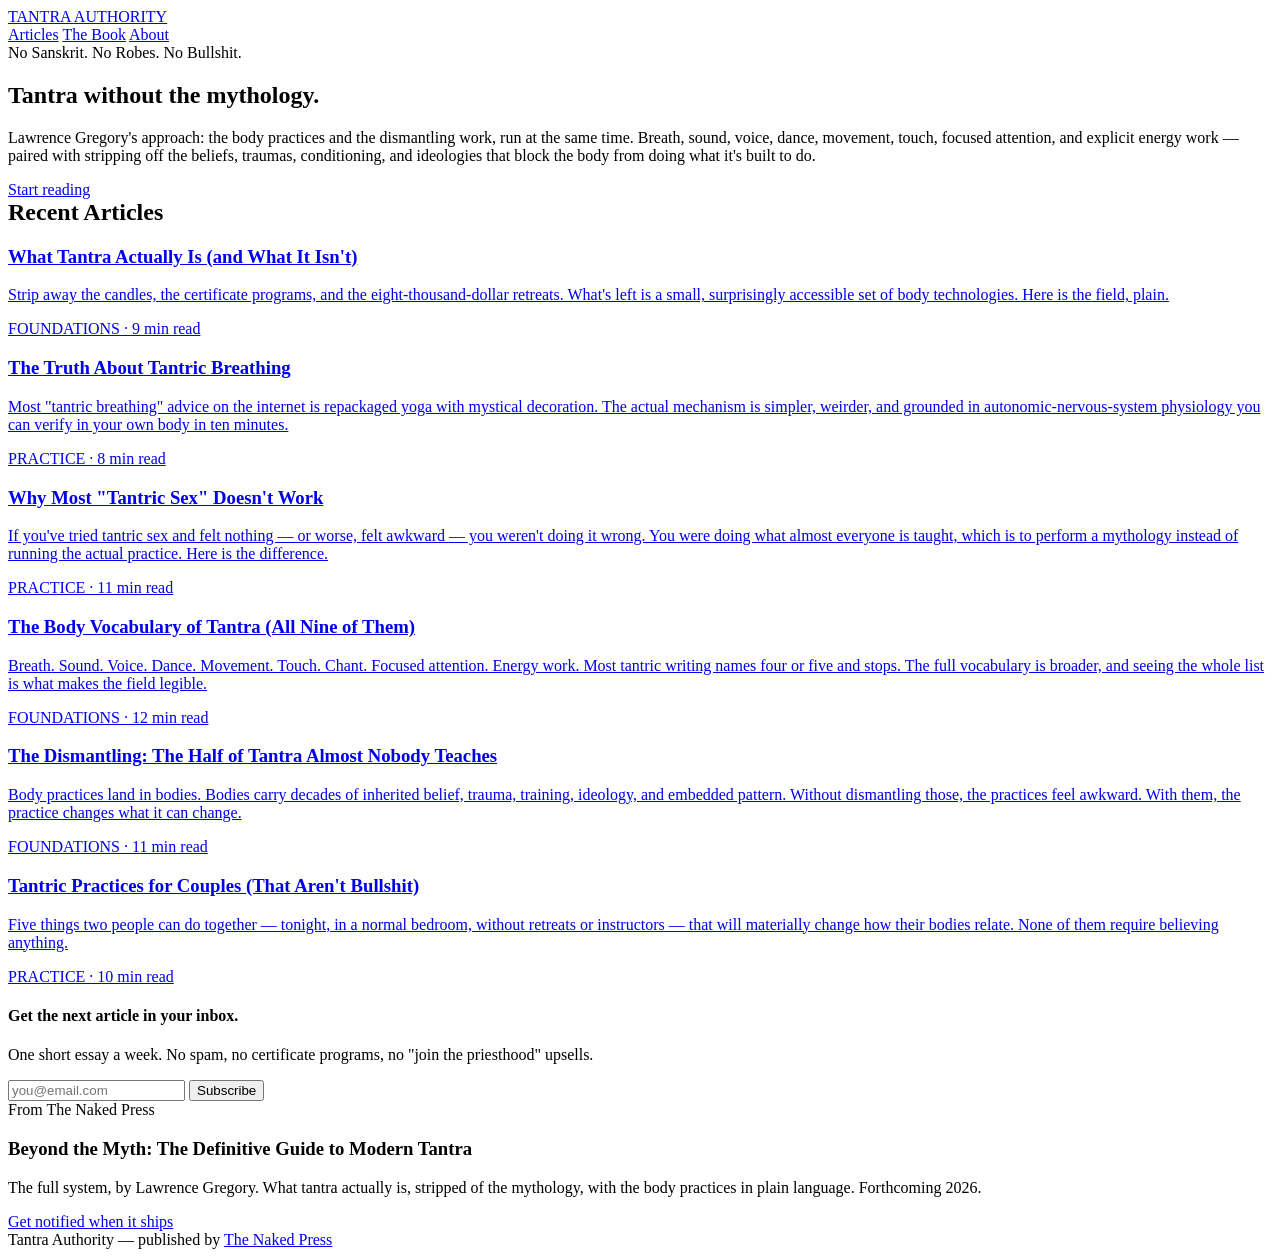
==== index.html @ ad5e303a "Framework correction: two movements (body + dismantling), broader vocabulary, energy honored Per Law" ====
<!DOCTYPE html>
<html lang="en">
<head>
<meta charset="UTF-8">
<meta name="viewport" content="width=device-width, initial-scale=1.0">
<title>Tantra Authority — What Tantra Actually Is</title>
<meta name="description" content="Tantra without the mythology. A clean, body-grounded education in what tantra actually is — the breath, sound, movement, touch, and attention practices that produce documented results, stripped of the marketing.">
<meta property="og:title" content="Tantra Authority">
<meta property="og:description" content="Tantra without the mythology. The body practices, in plain language.">
<meta property="og:type" content="website">
<link rel="stylesheet" href="styles.css">
<link rel="icon" href="data:image/svg+xml,<svg xmlns='http://www.w3.org/2000/svg' viewBox='0 0 100 100'><text y='.9em' font-size='90'>○</text></svg>">
</head>
<body>

<header class="site-header">
  <div class="site-header-inner">
    <a href="/" class="site-logo">TANTRA <span>AUTHORITY</span></a>
    <nav class="site-nav">
      <a href="#articles">Articles</a>
      <a href="book.html">The Book</a>
      <a href="about.html">About</a>
    </nav>
  </div>
</header>

<section class="hero">
  <div class="hero-eyebrow">No Sanskrit. No Robes. No Bullshit.</div>
  <h1>Tantra without the mythology.</h1>
  <p class="hero-sub">Lawrence Gregory's approach: the body practices and the dismantling work, run at the same time. Breath, sound, voice, dance, movement, touch, focused attention, and explicit energy work — paired with stripping off the beliefs, traumas, conditioning, and ideologies that block the body from doing what it's built to do.</p>
  <a href="#articles" class="cta-button">Start reading</a>
</section>

<main id="articles">

  <h2 style="margin-top:0">Recent Articles</h2>

  <div class="article-list">

    <article class="article-card">
      <a href="articles/what-tantra-actually-is.html">
        <h3>What Tantra Actually Is (and What It Isn't)</h3>
        <p class="excerpt">Strip away the candles, the certificate programs, and the eight-thousand-dollar retreats. What's left is a small, surprisingly accessible set of body technologies. Here is the field, plain.</p>
        <div class="meta">FOUNDATIONS · 9 min read</div>
      </a>
    </article>

    <article class="article-card">
      <a href="articles/tantric-breathing-truth.html">
        <h3>The Truth About Tantric Breathing</h3>
        <p class="excerpt">Most "tantric breathing" advice on the internet is repackaged yoga with mystical decoration. The actual mechanism is simpler, weirder, and grounded in autonomic-nervous-system physiology you can verify in your own body in ten minutes.</p>
        <div class="meta">PRACTICE · 8 min read</div>
      </a>
    </article>

    <article class="article-card">
      <a href="articles/why-most-tantric-sex-doesnt-work.html">
        <h3>Why Most "Tantric Sex" Doesn't Work</h3>
        <p class="excerpt">If you've tried tantric sex and felt nothing — or worse, felt awkward — you weren't doing it wrong. You were doing what almost everyone is taught, which is to perform a mythology instead of running the actual practice. Here is the difference.</p>
        <div class="meta">PRACTICE · 11 min read</div>
      </a>
    </article>

    <article class="article-card">
      <a href="articles/the-body-vocabulary.html">
        <h3>The Body Vocabulary of Tantra (All Nine of Them)</h3>
        <p class="excerpt">Breath. Sound. Voice. Dance. Movement. Touch. Chant. Focused attention. Energy work. Most tantric writing names four or five and stops. The full vocabulary is broader, and seeing the whole list is what makes the field legible.</p>
        <div class="meta">FOUNDATIONS · 12 min read</div>
      </a>
    </article>

    <article class="article-card">
      <a href="articles/the-dismantling.html">
        <h3>The Dismantling: The Half of Tantra Almost Nobody Teaches</h3>
        <p class="excerpt">Body practices land in bodies. Bodies carry decades of inherited belief, trauma, training, ideology, and embedded pattern. Without dismantling those, the practices feel awkward. With them, the practice changes what it can change.</p>
        <div class="meta">FOUNDATIONS · 11 min read</div>
      </a>
    </article>

    <article class="article-card">
      <a href="articles/tantric-practices-for-couples.html">
        <h3>Tantric Practices for Couples (That Aren't Bullshit)</h3>
        <p class="excerpt">Five things two people can do together — tonight, in a normal bedroom, without retreats or instructors — that will materially change how their bodies relate. None of them require believing anything.</p>
        <div class="meta">PRACTICE · 10 min read</div>
      </a>
    </article>

  </div>

  <div class="newsletter">
    <h4>Get the next article in your inbox.</h4>
    <p>One short essay a week. No spam, no certificate programs, no "join the priesthood" upsells.</p>
    <form action="#" method="post" onsubmit="alert('Newsletter signup wiring pending — point this form at ConvertKit, Substack, or Buttondown.'); return false;">
      <input type="email" name="email" placeholder="you@email.com" required>
      <button type="submit">Subscribe</button>
    </form>
  </div>

  <div class="cta-card">
    <div class="eyebrow">From The Naked Press</div>
    <h3>Beyond the Myth: The Definitive Guide to Modern Tantra</h3>
    <p>The full system, by Lawrence Gregory. What tantra actually is, stripped of the mythology, with the body practices in plain language. Forthcoming 2026.</p>
    <a href="book.html" class="cta-button">Get notified when it ships</a>
  </div>

</main>

<footer class="site-footer">
  <div>Tantra Authority — published by <a href="https://thenaked.press">The Naked Press</a></div>
  
</footer>

</body>
</html>
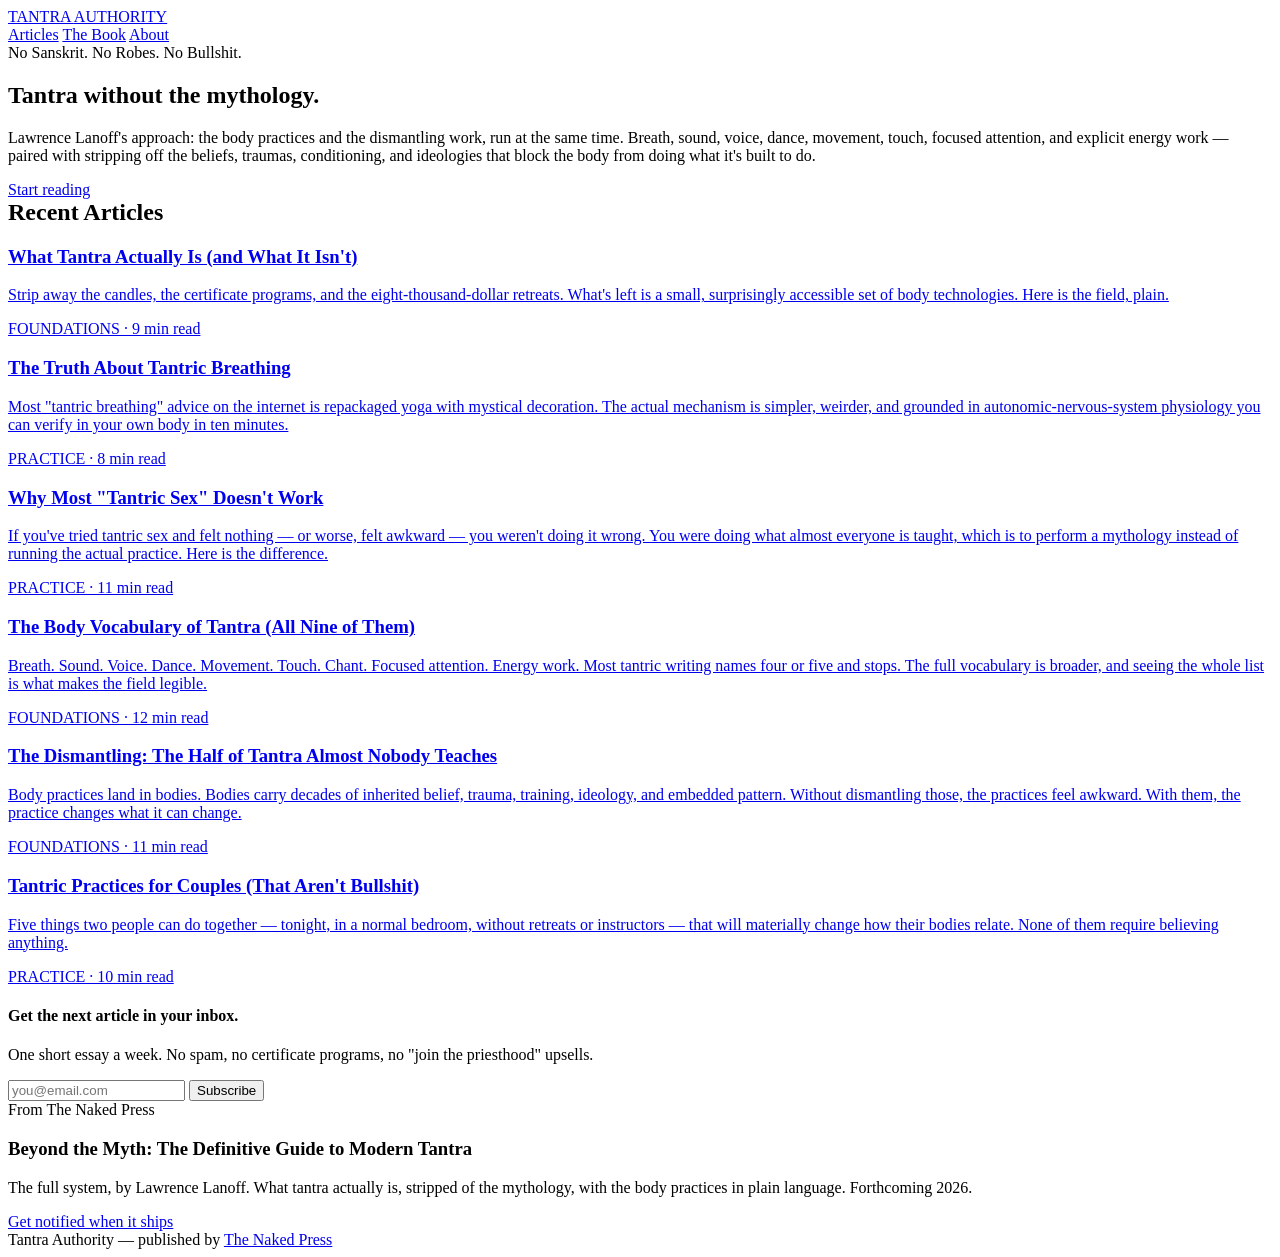
==== commit 4875ffca: "Byline LOCKED: Lawrence Lanoff. Author bio surfaces the director angle. Per Lawrence's decision — th" ====
--- a/index.html
+++ b/index.html
@@ -27,7 +27,7 @@
 <section class="hero">
   <div class="hero-eyebrow">No Sanskrit. No Robes. No Bullshit.</div>
   <h1>Tantra without the mythology.</h1>
-  <p class="hero-sub">Lawrence Gregory's approach: the body practices and the dismantling work, run at the same time. Breath, sound, voice, dance, movement, touch, focused attention, and explicit energy work — paired with stripping off the beliefs, traumas, conditioning, and ideologies that block the body from doing what it's built to do.</p>
+  <p class="hero-sub">Lawrence Lanoff's approach: the body practices and the dismantling work, run at the same time. Breath, sound, voice, dance, movement, touch, focused attention, and explicit energy work — paired with stripping off the beliefs, traumas, conditioning, and ideologies that block the body from doing what it's built to do.</p>
   <a href="#articles" class="cta-button">Start reading</a>
 </section>
 
@@ -99,7 +99,7 @@
   <div class="cta-card">
     <div class="eyebrow">From The Naked Press</div>
     <h3>Beyond the Myth: The Definitive Guide to Modern Tantra</h3>
-    <p>The full system, by Lawrence Gregory. What tantra actually is, stripped of the mythology, with the body practices in plain language. Forthcoming 2026.</p>
+    <p>The full system, by Lawrence Lanoff. What tantra actually is, stripped of the mythology, with the body practices in plain language. Forthcoming 2026.</p>
     <a href="book.html" class="cta-button">Get notified when it ships</a>
   </div>
 
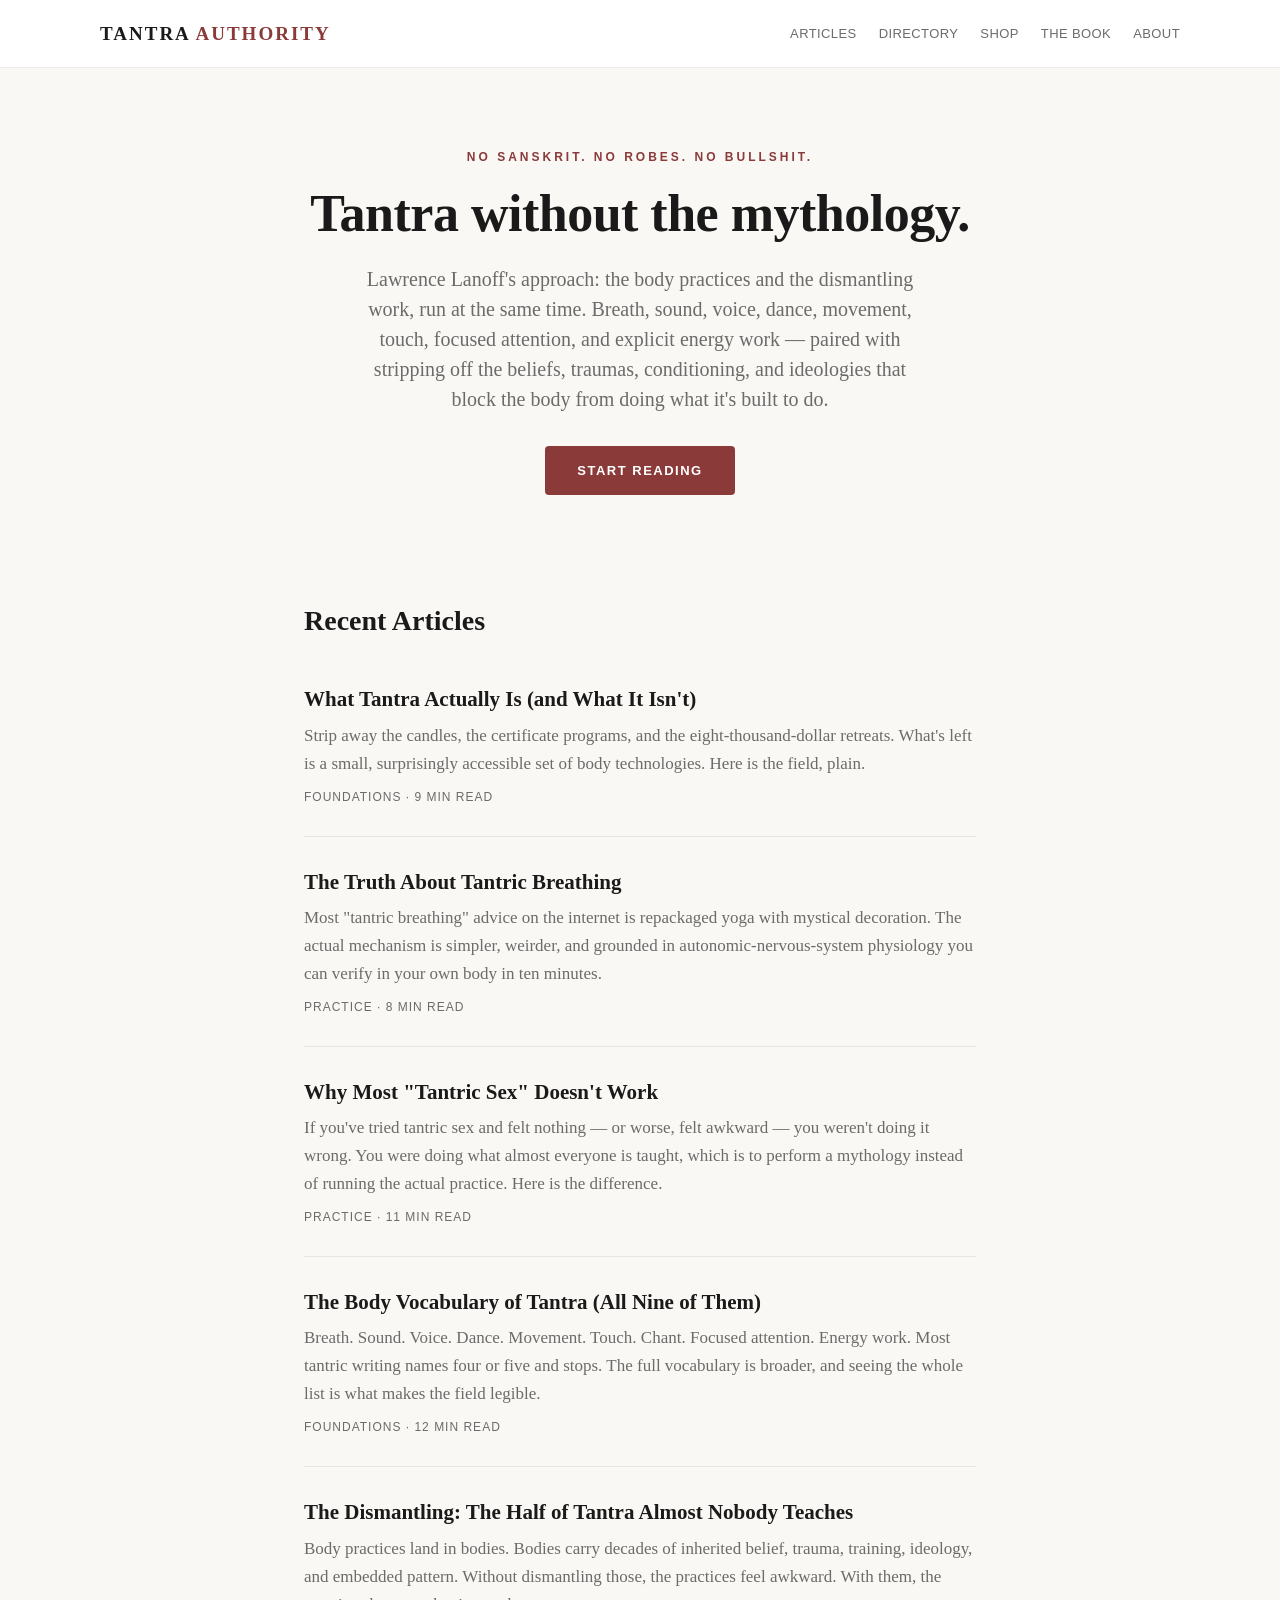
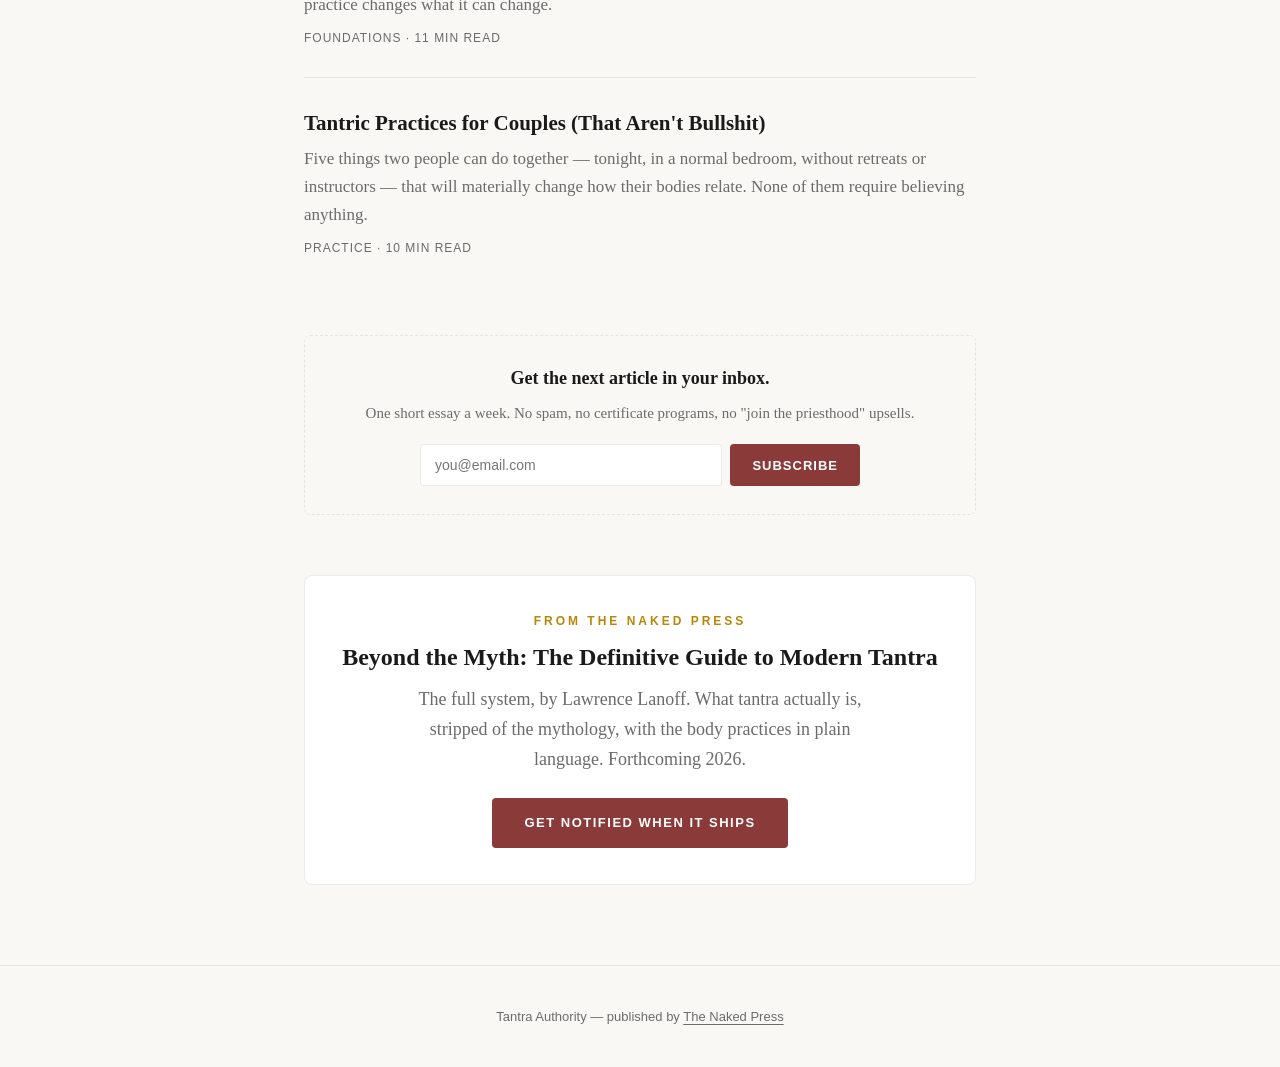
==== commit d6a0047a: "Super-site reframe: directory + shop + multi-channel revenue, plus rabbit-hole CTAs Per Lawrence's c" ====
--- a/index.html
+++ b/index.html
@@ -18,6 +18,8 @@
     <a href="/" class="site-logo">TANTRA <span>AUTHORITY</span></a>
     <nav class="site-nav">
       <a href="#articles">Articles</a>
+      <a href="directory.html">Directory</a>
+      <a href="shop.html">Shop</a>
       <a href="book.html">The Book</a>
       <a href="about.html">About</a>
     </nav>
--- a/styles.css
+++ b/styles.css
@@ -0,0 +1,371 @@
+/* Tantra Authority — base stylesheet
+   Clean, readable, calm. Not punk. Not New Age.
+   Designed for educational long-form reading.
+*/
+
+:root {
+  --bg: #faf8f4;
+  --bg-card: #ffffff;
+  --text: #1a1a1a;
+  --text-muted: #6b6b6b;
+  --accent: #8b3a3a;        /* deep red — earthy, not sex-shop red */
+  --accent-soft: #c89d9c;
+  --border: rgba(0,0,0,0.08);
+  --gold: #b8860b;          /* muted gold for CTA */
+  --max-w: 720px;
+  --max-w-wide: 1080px;
+}
+
+* { box-sizing: border-box; }
+html, body { margin: 0; padding: 0; }
+body {
+  font-family: 'Charter', 'Georgia', 'Cambria', 'Times New Roman', serif;
+  font-size: 18px;
+  line-height: 1.65;
+  color: var(--text);
+  background: var(--bg);
+  -webkit-font-smoothing: antialiased;
+}
+
+/* Site header */
+.site-header {
+  border-bottom: 1px solid var(--border);
+  background: var(--bg-card);
+  padding: 18px 24px;
+  position: sticky; top: 0; z-index: 50;
+  backdrop-filter: blur(8px);
+}
+.site-header-inner {
+  max-width: var(--max-w-wide);
+  margin: 0 auto;
+  display: flex;
+  align-items: center;
+  justify-content: space-between;
+  gap: 32px;
+}
+.site-logo {
+  font-family: 'Charter', serif;
+  font-weight: 700;
+  font-size: 19px;
+  letter-spacing: 2px;
+  text-transform: uppercase;
+  text-decoration: none;
+  color: var(--text);
+}
+.site-logo span { color: var(--accent); }
+.site-nav { display: flex; gap: 22px; }
+.site-nav a {
+  font-family: 'Inter', -apple-system, BlinkMacSystemFont, sans-serif;
+  font-size: 13px;
+  font-weight: 500;
+  letter-spacing: 0.4px;
+  text-decoration: none;
+  color: var(--text-muted);
+  text-transform: uppercase;
+}
+.site-nav a:hover { color: var(--accent); }
+
+/* Main containers */
+main { max-width: var(--max-w); margin: 0 auto; padding: 48px 24px 80px; }
+.wide { max-width: var(--max-w-wide); }
+
+/* Typography */
+h1 {
+  font-family: 'Charter', serif;
+  font-size: 42px;
+  font-weight: 700;
+  line-height: 1.15;
+  letter-spacing: -0.5px;
+  margin: 0 0 12px;
+}
+h2 {
+  font-size: 28px;
+  font-weight: 700;
+  line-height: 1.25;
+  margin: 48px 0 16px;
+}
+h3 {
+  font-size: 21px;
+  font-weight: 700;
+  line-height: 1.3;
+  margin: 32px 0 12px;
+}
+p, ul, ol { margin: 0 0 18px; }
+ul, ol { padding-left: 28px; }
+li { margin-bottom: 6px; }
+strong { font-weight: 700; }
+em { font-style: italic; }
+a { color: var(--accent); text-decoration: underline; text-decoration-thickness: 1px; text-underline-offset: 3px; }
+a:hover { color: var(--gold); }
+
+blockquote {
+  margin: 28px 0;
+  padding: 0 0 0 24px;
+  border-left: 3px solid var(--accent-soft);
+  color: var(--text-muted);
+  font-style: italic;
+}
+
+hr {
+  border: none;
+  border-top: 1px solid var(--border);
+  margin: 48px 0;
+}
+
+/* Hero */
+.hero {
+  text-align: center;
+  padding: 80px 24px 60px;
+  max-width: var(--max-w);
+  margin: 0 auto;
+}
+.hero-eyebrow {
+  font-family: 'Inter', sans-serif;
+  font-size: 12px;
+  font-weight: 600;
+  letter-spacing: 3px;
+  text-transform: uppercase;
+  color: var(--accent);
+  margin-bottom: 16px;
+}
+.hero h1 { font-size: 52px; margin-bottom: 20px; }
+.hero-sub {
+  font-size: 20px;
+  line-height: 1.5;
+  color: var(--text-muted);
+  max-width: 580px;
+  margin: 0 auto 32px;
+}
+
+/* Article meta */
+.article-meta {
+  font-family: 'Inter', sans-serif;
+  font-size: 13px;
+  color: var(--text-muted);
+  margin-bottom: 32px;
+  display: flex;
+  gap: 12px;
+  align-items: center;
+}
+.article-meta .pill {
+  display: inline-block;
+  padding: 3px 10px;
+  border-radius: 100px;
+  background: rgba(139,58,58,0.08);
+  color: var(--accent);
+  font-size: 11px;
+  font-weight: 600;
+  letter-spacing: 1px;
+  text-transform: uppercase;
+}
+
+/* Article list (homepage) */
+.article-list {
+  display: grid;
+  gap: 32px;
+  margin-top: 48px;
+}
+.article-card {
+  border-bottom: 1px solid var(--border);
+  padding-bottom: 28px;
+}
+.article-card:last-child { border-bottom: none; }
+.article-card a { text-decoration: none; color: inherit; }
+.article-card h3 {
+  margin: 0 0 8px;
+  transition: color 0.15s;
+}
+.article-card a:hover h3 { color: var(--accent); }
+.article-card .excerpt {
+  color: var(--text-muted);
+  font-size: 17px;
+  margin: 0;
+}
+.article-card .meta {
+  font-family: 'Inter', sans-serif;
+  font-size: 12px;
+  color: var(--text-muted);
+  letter-spacing: 1px;
+  text-transform: uppercase;
+  margin-top: 10px;
+}
+
+/* CTA card (book funnel) */
+.cta-card {
+  margin: 60px 0 0;
+  padding: 36px;
+  background: var(--bg-card);
+  border: 1px solid var(--border);
+  border-radius: 8px;
+  text-align: center;
+}
+.cta-card .eyebrow {
+  font-family: 'Inter', sans-serif;
+  font-size: 12px;
+  font-weight: 600;
+  letter-spacing: 3px;
+  text-transform: uppercase;
+  color: var(--gold);
+  margin-bottom: 10px;
+}
+.cta-card h3 {
+  font-size: 24px;
+  margin: 0 0 12px;
+}
+.cta-card p {
+  color: var(--text-muted);
+  max-width: 480px;
+  margin: 0 auto 24px;
+}
+.cta-button {
+  display: inline-block;
+  background: var(--accent);
+  color: #fff !important;
+  font-family: 'Inter', sans-serif;
+  font-size: 13px;
+  font-weight: 600;
+  letter-spacing: 1.5px;
+  text-transform: uppercase;
+  text-decoration: none !important;
+  padding: 14px 32px;
+  border-radius: 4px;
+  transition: background 0.15s;
+}
+.cta-button:hover { background: var(--gold) !important; color: #fff !important; }
+
+/* Invite the Animal In — rich rabbit-hole CTA module */
+.animal-cta {
+  margin: 64px 0 24px;
+  padding: 36px 32px 32px;
+  background: linear-gradient(180deg, rgba(139,58,58,0.04), rgba(184,134,11,0.03));
+  border: 1px solid var(--border);
+  border-radius: 10px;
+}
+.animal-cta-eyebrow {
+  font-family: 'Inter', sans-serif;
+  font-size: 11px;
+  font-weight: 600;
+  letter-spacing: 3px;
+  text-transform: uppercase;
+  color: var(--accent);
+  margin-bottom: 8px;
+}
+.animal-cta-headline {
+  font-family: 'Charter', serif;
+  font-size: 24px;
+  font-weight: 700;
+  line-height: 1.25;
+  margin: 0 0 14px;
+  color: var(--text);
+}
+.animal-cta-intro {
+  font-size: 16px;
+  color: var(--text-muted);
+  margin-bottom: 24px;
+  font-style: italic;
+}
+.rabbit-hole {
+  display: grid;
+  grid-template-columns: repeat(auto-fit, minmax(220px, 1fr));
+  gap: 14px;
+  margin-top: 18px;
+}
+.rabbit-hole-item {
+  padding: 16px 18px;
+  background: rgba(255,255,255,0.6);
+  border: 1px solid var(--border);
+  border-radius: 6px;
+  text-decoration: none;
+  color: var(--text);
+  transition: all 0.15s;
+  display: block;
+}
+.rabbit-hole-item:hover {
+  background: rgba(255,255,255,0.95);
+  border-color: var(--accent-soft);
+  transform: translateY(-1px);
+}
+.rabbit-hole-item .rh-label {
+  font-family: 'Inter', sans-serif;
+  font-size: 10px;
+  font-weight: 600;
+  letter-spacing: 1.5px;
+  text-transform: uppercase;
+  color: var(--accent);
+  margin-bottom: 6px;
+}
+.rabbit-hole-item .rh-title {
+  font-family: 'Charter', serif;
+  font-size: 16px;
+  font-weight: 700;
+  line-height: 1.3;
+  margin-bottom: 4px;
+  color: var(--text);
+}
+.rabbit-hole-item .rh-desc {
+  font-size: 13px;
+  color: var(--text-muted);
+  line-height: 1.4;
+}
+
+/* Newsletter inline */
+.newsletter {
+  margin: 48px 0;
+  padding: 28px;
+  border: 1px dashed var(--border);
+  border-radius: 6px;
+  text-align: center;
+}
+.newsletter h4 {
+  margin: 0 0 8px;
+  font-size: 18px;
+}
+.newsletter p { color: var(--text-muted); margin: 0 0 18px; font-size: 15px; }
+.newsletter form { display: flex; gap: 8px; max-width: 440px; margin: 0 auto; }
+.newsletter input[type="email"] {
+  flex: 1;
+  padding: 12px 14px;
+  border: 1px solid var(--border);
+  border-radius: 4px;
+  font-family: 'Inter', sans-serif;
+  font-size: 14px;
+  background: #fff;
+}
+.newsletter button {
+  padding: 12px 22px;
+  background: var(--accent);
+  color: #fff;
+  border: none;
+  border-radius: 4px;
+  font-family: 'Inter', sans-serif;
+  font-size: 13px;
+  font-weight: 600;
+  letter-spacing: 1px;
+  text-transform: uppercase;
+  cursor: pointer;
+}
+
+/* Footer */
+.site-footer {
+  border-top: 1px solid var(--border);
+  padding: 40px 24px;
+  text-align: center;
+  font-family: 'Inter', sans-serif;
+  font-size: 13px;
+  color: var(--text-muted);
+}
+.site-footer a { color: var(--text-muted); }
+.site-footer .footer-imprint { margin-top: 8px; font-size: 11px; letter-spacing: 1px; }
+
+/* Mobile */
+@media (max-width: 640px) {
+  body { font-size: 17px; }
+  h1 { font-size: 32px; }
+  .hero h1 { font-size: 38px; }
+  .hero-sub { font-size: 17px; }
+  h2 { font-size: 24px; }
+  .site-nav { gap: 14px; }
+  .site-nav a { font-size: 12px; }
+  main { padding: 32px 20px 60px; }
+  .cta-card { padding: 28px 20px; }
+}
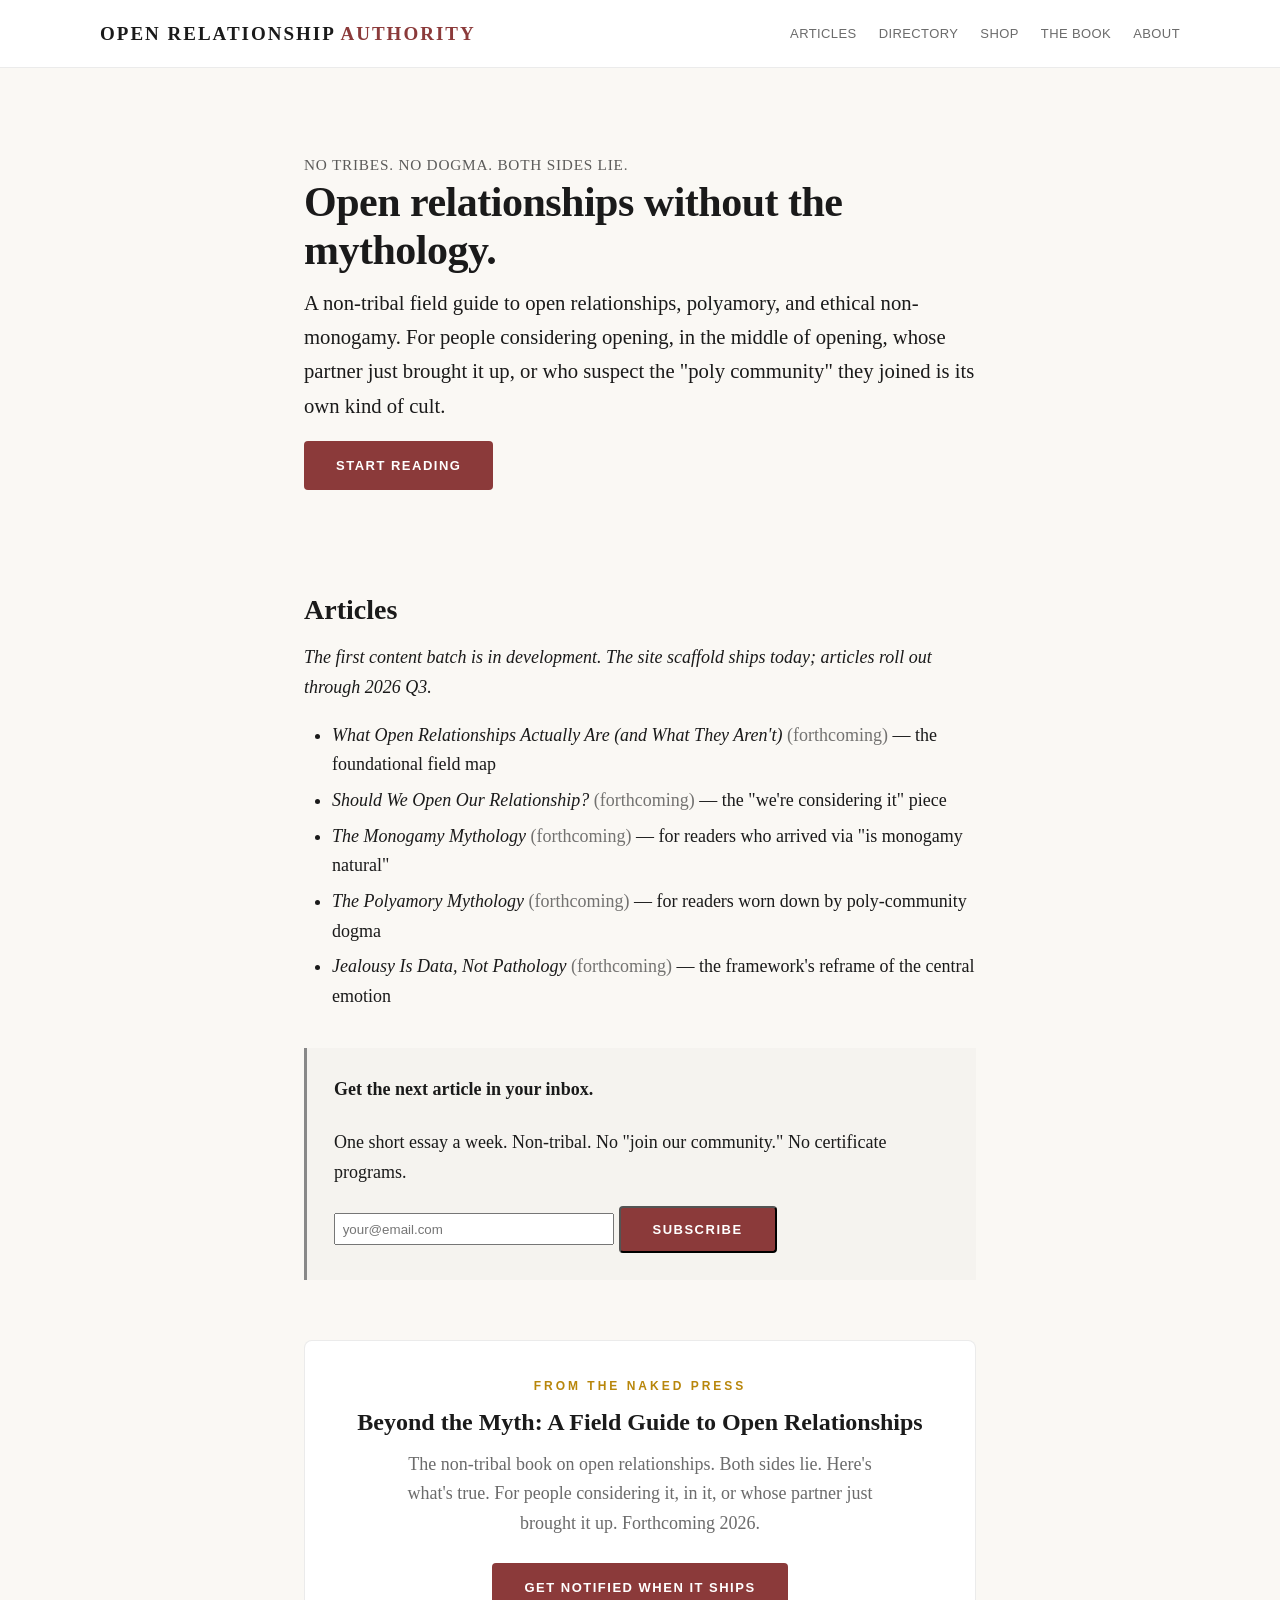
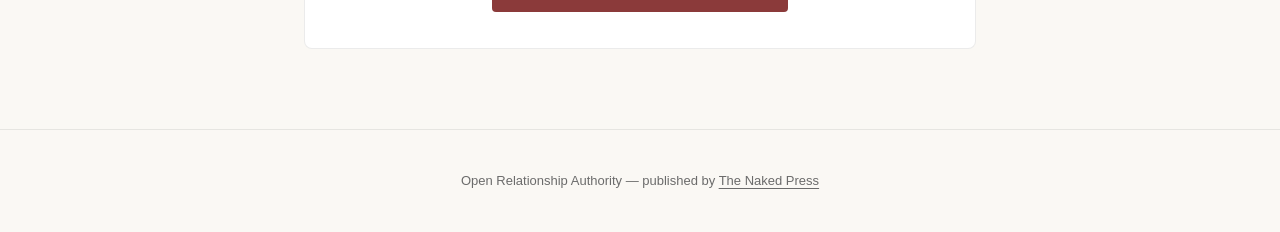
==== commit 89b10969: "Initial commit for soullight/open-relationship-authority Brings up Open Relationship Authority as a " ====
--- a/index.html
+++ b/index.html
@@ -3,21 +3,62 @@
 <head>
 <meta charset="UTF-8">
 <meta name="viewport" content="width=device-width, initial-scale=1.0">
-<title>Tantra Authority — What Tantra Actually Is</title>
-<meta name="description" content="Tantra without the mythology. A clean, body-grounded education in what tantra actually is — the breath, sound, movement, touch, and attention practices that produce documented results, stripped of the marketing.">
-<meta property="og:title" content="Tantra Authority">
-<meta property="og:description" content="Tantra without the mythology. The body practices, in plain language.">
+<title>Open Relationship Authority — Open Relationships Without the Mythology</title>
+<meta name="description" content="The non-tribal field guide to open relationships, polyamory, and ethical non-monogamy. Both sides lie. This site sees both. For people considering opening, in the middle of opening, or whose partner just brought it up.">
+<meta name="author" content="Lawrence Lanoff">
+<meta property="og:title" content="Open Relationship Authority">
+<meta property="og:description" content="Open relationships without the mythology. Non-tribal. Body-grounded. Anti-bullshit on both sides.">
 <meta property="og:type" content="website">
 <link rel="stylesheet" href="styles.css">
 <link rel="icon" href="data:image/svg+xml,<svg xmlns='http://www.w3.org/2000/svg' viewBox='0 0 100 100'><text y='.9em' font-size='90'>○</text></svg>">
+<script type="application/ld+json">
+{
+  "@context": "https://schema.org",
+  "@type": "Organization",
+  "name": "Open Relationship Authority",
+  "url": "https://open-relationship-authority.com/",
+  "description": "A field guide to open relationships and ethical non-monogamy \u2014 without the tribal politics.",
+  "founder": {
+    "@type": "Person",
+    "name": "Lawrence Lanoff",
+    "url": "https://lawrencelanoff.com",
+    "sameAs": [
+      "https://lawrenceenergy.substack.com",
+      "https://lawrencetheenergymaster.com"
+    ],
+    "jobTitle": "Teacher, Author, Founder of The Naked Press",
+    "description": "Thirty-year teacher in modern Tantra, consciousness, and embodied practice. Author of the Beyond the Myth book series."
+  },
+  "publisher": {
+    "@type": "Organization",
+    "name": "The Naked Press",
+    "legalName": "LK Publishing, LLC (DBA The Naked Press)",
+    "url": "https://thenaked.press"
+  }
+}
+</script>
+<script type="application/ld+json">
+{
+  "@context": "https://schema.org",
+  "@type": "WebSite",
+  "name": "Open Relationship Authority",
+  "url": "https://open-relationship-authority.com/",
+  "description": "A field guide to open relationships and ethical non-monogamy \u2014 without the tribal politics.",
+  "publisher": {
+    "@type": "Organization",
+    "name": "Open Relationship Authority"
+  },
+  "inLanguage": "en-US"
+}
+</script>
 </head>
 <body>
 
 <header class="site-header">
   <div class="site-header-inner">
-    <a href="/" class="site-logo">TANTRA <span>AUTHORITY</span></a>
+    <a href="index.html" class="site-logo">OPEN RELATIONSHIP <span>AUTHORITY</span></a>
     <nav class="site-nav">
-      <a href="#articles">Articles</a>
+      <a href="index.html">Articles</a>
       <a href="directory.html">Directory</a>
       <a href="shop.html">Shop</a>
       <a href="book.html">The Book</a>
@@ -26,90 +67,45 @@
   </div>
 </header>
 
-<section class="hero">
-  <div class="hero-eyebrow">No Sanskrit. No Robes. No Bullshit.</div>
-  <h1>Tantra without the mythology.</h1>
-  <p class="hero-sub">Lawrence Lanoff's approach: the body practices and the dismantling work, run at the same time. Breath, sound, voice, dance, movement, touch, focused attention, and explicit energy work — paired with stripping off the beliefs, traumas, conditioning, and ideologies that block the body from doing what it's built to do.</p>
-  <a href="#articles" class="cta-button">Start reading</a>
-</section>
+<main>
 
-<main id="articles">
+  <section style="padding: 2em 0;">
+    <div style="opacity: 0.7; letter-spacing: 0.05em; text-transform: uppercase; font-size: 0.85em;">No tribes. No dogma. Both sides lie.</div>
+    <h1>Open relationships without the mythology.</h1>
+    <p style="font-size: 1.15em; max-width: 38em;">A non-tribal field guide to open relationships, polyamory, and ethical non-monogamy. For people considering opening, in the middle of opening, whose partner just brought it up, or who suspect the "poly community" they joined is its own kind of cult.</p>
+    <p><a href="#articles" class="cta-button">Start reading</a></p>
+  </section>
 
-  <h2 style="margin-top:0">Recent Articles</h2>
+  <section id="articles" style="margin: 2em 0;">
+    <h2>Articles</h2>
+    <p><em>The first content batch is in development. The site scaffold ships today; articles roll out through 2026 Q3.</em></p>
 
-  <div class="article-list">
+    <ul>
+      <li><em>What Open Relationships Actually Are (and What They Aren't)</em> <span style="opacity:0.6;">(forthcoming)</span> — the foundational field map</li>
+      <li><em>Should We Open Our Relationship?</em> <span style="opacity:0.6;">(forthcoming)</span> — the "we're considering it" piece</li>
+      <li><em>The Monogamy Mythology</em> <span style="opacity:0.6;">(forthcoming)</span> — for readers who arrived via "is monogamy natural"</li>
+      <li><em>The Polyamory Mythology</em> <span style="opacity:0.6;">(forthcoming)</span> — for readers worn down by poly-community dogma</li>
+      <li><em>Jealousy Is Data, Not Pathology</em> <span style="opacity:0.6;">(forthcoming)</span> — the framework's reframe of the central emotion</li>
+    </ul>
+  </section>
 
-    <article class="article-card">
-      <a href="articles/what-tantra-actually-is.html">
-        <h3>What Tantra Actually Is (and What It Isn't)</h3>
-        <p class="excerpt">Strip away the candles, the certificate programs, and the eight-thousand-dollar retreats. What's left is a small, surprisingly accessible set of body technologies. Here is the field, plain.</p>
-        <div class="meta">FOUNDATIONS · 9 min read</div>
-      </a>
-    </article>
-
-    <article class="article-card">
-      <a href="articles/tantric-breathing-truth.html">
-        <h3>The Truth About Tantric Breathing</h3>
-        <p class="excerpt">Most "tantric breathing" advice on the internet is repackaged yoga with mystical decoration. The actual mechanism is simpler, weirder, and grounded in autonomic-nervous-system physiology you can verify in your own body in ten minutes.</p>
-        <div class="meta">PRACTICE · 8 min read</div>
-      </a>
-    </article>
-
-    <article class="article-card">
-      <a href="articles/why-most-tantric-sex-doesnt-work.html">
-        <h3>Why Most "Tantric Sex" Doesn't Work</h3>
-        <p class="excerpt">If you've tried tantric sex and felt nothing — or worse, felt awkward — you weren't doing it wrong. You were doing what almost everyone is taught, which is to perform a mythology instead of running the actual practice. Here is the difference.</p>
-        <div class="meta">PRACTICE · 11 min read</div>
-      </a>
-    </article>
-
-    <article class="article-card">
-      <a href="articles/the-body-vocabulary.html">
-        <h3>The Body Vocabulary of Tantra (All Nine of Them)</h3>
-        <p class="excerpt">Breath. Sound. Voice. Dance. Movement. Touch. Chant. Focused attention. Energy work. Most tantric writing names four or five and stops. The full vocabulary is broader, and seeing the whole list is what makes the field legible.</p>
-        <div class="meta">FOUNDATIONS · 12 min read</div>
-      </a>
-    </article>
-
-    <article class="article-card">
-      <a href="articles/the-dismantling.html">
-        <h3>The Dismantling: The Half of Tantra Almost Nobody Teaches</h3>
-        <p class="excerpt">Body practices land in bodies. Bodies carry decades of inherited belief, trauma, training, ideology, and embedded pattern. Without dismantling those, the practices feel awkward. With them, the practice changes what it can change.</p>
-        <div class="meta">FOUNDATIONS · 11 min read</div>
-      </a>
-    </article>
-
-    <article class="article-card">
-      <a href="articles/tantric-practices-for-couples.html">
-        <h3>Tantric Practices for Couples (That Aren't Bullshit)</h3>
-        <p class="excerpt">Five things two people can do together — tonight, in a normal bedroom, without retreats or instructors — that will materially change how their bodies relate. None of them require believing anything.</p>
-        <div class="meta">PRACTICE · 10 min read</div>
-      </a>
-    </article>
-
-  </div>
-
-  <div class="newsletter">
-    <h4>Get the next article in your inbox.</h4>
-    <p>One short essay a week. No spam, no certificate programs, no "join the priesthood" upsells.</p>
-    <form action="#" method="post" onsubmit="alert('Newsletter signup wiring pending — point this form at ConvertKit, Substack, or Buttondown.'); return false;">
-      <input type="email" name="email" placeholder="you@email.com" required>
-      <button type="submit">Subscribe</button>
-    </form>
-  </div>
+  <section style="margin: 2em 0; padding: 1.5em; border-left: 3px solid #888; background: rgba(0,0,0,0.02);">
+    <h4 style="margin-top: 0;">Get the next article in your inbox.</h4>
+    <p>One short essay a week. Non-tribal. No "join our community." No certificate programs.</p>
+    <form><input type="email" placeholder="your@email.com" required style="padding: 0.5em; width: 60%; max-width: 280px;"> <button type="submit" class="cta-button">Subscribe</button></form>
+  </section>
 
   <div class="cta-card">
     <div class="eyebrow">From The Naked Press</div>
-    <h3>Beyond the Myth: The Definitive Guide to Modern Tantra</h3>
-    <p>The full system, by Lawrence Lanoff. What tantra actually is, stripped of the mythology, with the body practices in plain language. Forthcoming 2026.</p>
+    <h3>Beyond the Myth: A Field Guide to Open Relationships</h3>
+    <p>The non-tribal book on open relationships. Both sides lie. Here's what's true. For people considering it, in it, or whose partner just brought it up. Forthcoming 2026.</p>
     <a href="book.html" class="cta-button">Get notified when it ships</a>
   </div>
 
 </main>
 
 <footer class="site-footer">
-  <div>Tantra Authority — published by <a href="https://thenaked.press">The Naked Press</a></div>
-  
+  <div>Open Relationship Authority — published by <a href="https://thenaked.press">The Naked Press</a></div>
 </footer>
 
 </body>
--- a/styles.css
+++ b/styles.css
@@ -357,15 +357,118 @@
 .site-footer a { color: var(--text-muted); }
 .site-footer .footer-imprint { margin-top: 8px; font-size: 11px; letter-spacing: 1px; }
 
-/* Mobile */
-@media (max-width: 640px) {
-  body { font-size: 17px; }
-  h1 { font-size: 32px; }
-  .hero h1 { font-size: 38px; }
-  .hero-sub { font-size: 17px; }
-  h2 { font-size: 24px; }
+/* Tablet — medium screens (768-900px) */
+@media (max-width: 900px) {
+  .site-header-inner { gap: 16px; }
   .site-nav { gap: 14px; }
   .site-nav a { font-size: 12px; }
-  main { padding: 32px 20px 60px; }
-  .cta-card { padding: 28px 20px; }
-}
+  .hero { padding: 64px 20px 48px; }
+  .hero h1 { font-size: 44px; }
+  main { padding: 40px 20px 64px; }
+}
+
+/* Mobile (< 640px) */
+@media (max-width: 640px) {
+  body { font-size: 17px; line-height: 1.6; }
+
+  /* Header — stack logo + nav vertically; nav wraps to multiple lines */
+  .site-header { padding: 14px 16px; position: static; backdrop-filter: none; }
+  .site-header-inner {
+    flex-direction: column;
+    gap: 10px;
+  }
+  .site-logo { font-size: 17px; letter-spacing: 1.5px; }
+  .site-nav {
+    flex-wrap: wrap;
+    justify-content: center;
+    gap: 6px 14px;
+    width: 100%;
+  }
+  .site-nav a { font-size: 11px; letter-spacing: 0.3px; padding: 4px 0; }
+
+  /* Hero */
+  .hero { padding: 40px 16px 32px; }
+  .hero h1 { font-size: 34px; line-height: 1.15; margin-bottom: 16px; }
+  .hero-sub { font-size: 17px; }
+  .hero-eyebrow { font-size: 11px; letter-spacing: 2.5px; margin-bottom: 12px; }
+
+  /* Typography */
+  h1 { font-size: 30px; line-height: 1.18; }
+  h2 { font-size: 24px; margin: 36px 0 14px; }
+  h3 { font-size: 19px; margin: 28px 0 10px; }
+  p, ul, ol { margin: 0 0 16px; }
+  ul, ol { padding-left: 22px; }
+  blockquote { margin: 22px 0; padding-left: 18px; }
+  hr { margin: 36px 0; }
+
+  /* Main containers */
+  main { padding: 28px 16px 56px; }
+
+  /* CTA card */
+  .cta-card { padding: 26px 18px; margin: 44px 0 0; border-radius: 6px; }
+  .cta-card h3 { font-size: 22px; }
+  .cta-button {
+    padding: 14px 26px;
+    font-size: 12px;
+    display: inline-block;
+    min-width: 200px;
+  }
+
+  /* Animal CTA / rabbit hole */
+  .animal-cta { padding: 26px 18px 22px; margin: 44px 0 20px; }
+  .animal-cta-headline { font-size: 21px; line-height: 1.25; }
+  .animal-cta-intro { font-size: 15px; }
+  .rabbit-hole {
+    grid-template-columns: 1fr;
+    gap: 10px;
+  }
+  .rabbit-hole-item { padding: 14px 16px; }
+
+  /* Newsletter — stack input + button vertically */
+  .newsletter { padding: 22px 18px; margin: 36px 0; }
+  .newsletter form {
+    flex-direction: column;
+    gap: 10px;
+    max-width: 100%;
+  }
+  .newsletter input[type="email"] {
+    width: 100%;
+    padding: 14px 14px;
+  }
+  .newsletter button {
+    width: 100%;
+    padding: 14px;
+  }
+
+  /* Article list */
+  .article-list { gap: 24px; margin-top: 36px; }
+  .article-card { padding-bottom: 22px; }
+  .article-card .excerpt { font-size: 16px; }
+  .article-card .meta { font-size: 11px; }
+
+  /* Article meta row */
+  .article-meta {
+    font-size: 12px;
+    flex-wrap: wrap;
+    gap: 8px 12px;
+    margin-bottom: 28px;
+  }
+
+  /* Footer */
+  .site-footer { padding: 32px 16px; }
+  .site-footer .footer-imprint { font-size: 10px; }
+}
+
+/* Very small phones (<= 380px) */
+@media (max-width: 380px) {
+  .site-logo { font-size: 15px; }
+  .site-nav { gap: 4px 10px; }
+  .site-nav a { font-size: 10px; }
+  .hero { padding: 32px 14px 28px; }
+  .hero h1 { font-size: 28px; }
+  .hero-sub { font-size: 16px; }
+  h1 { font-size: 26px; }
+  h2 { font-size: 22px; }
+  main { padding: 24px 14px 48px; }
+  .cta-card, .animal-cta { padding-left: 16px; padding-right: 16px; }
+}
